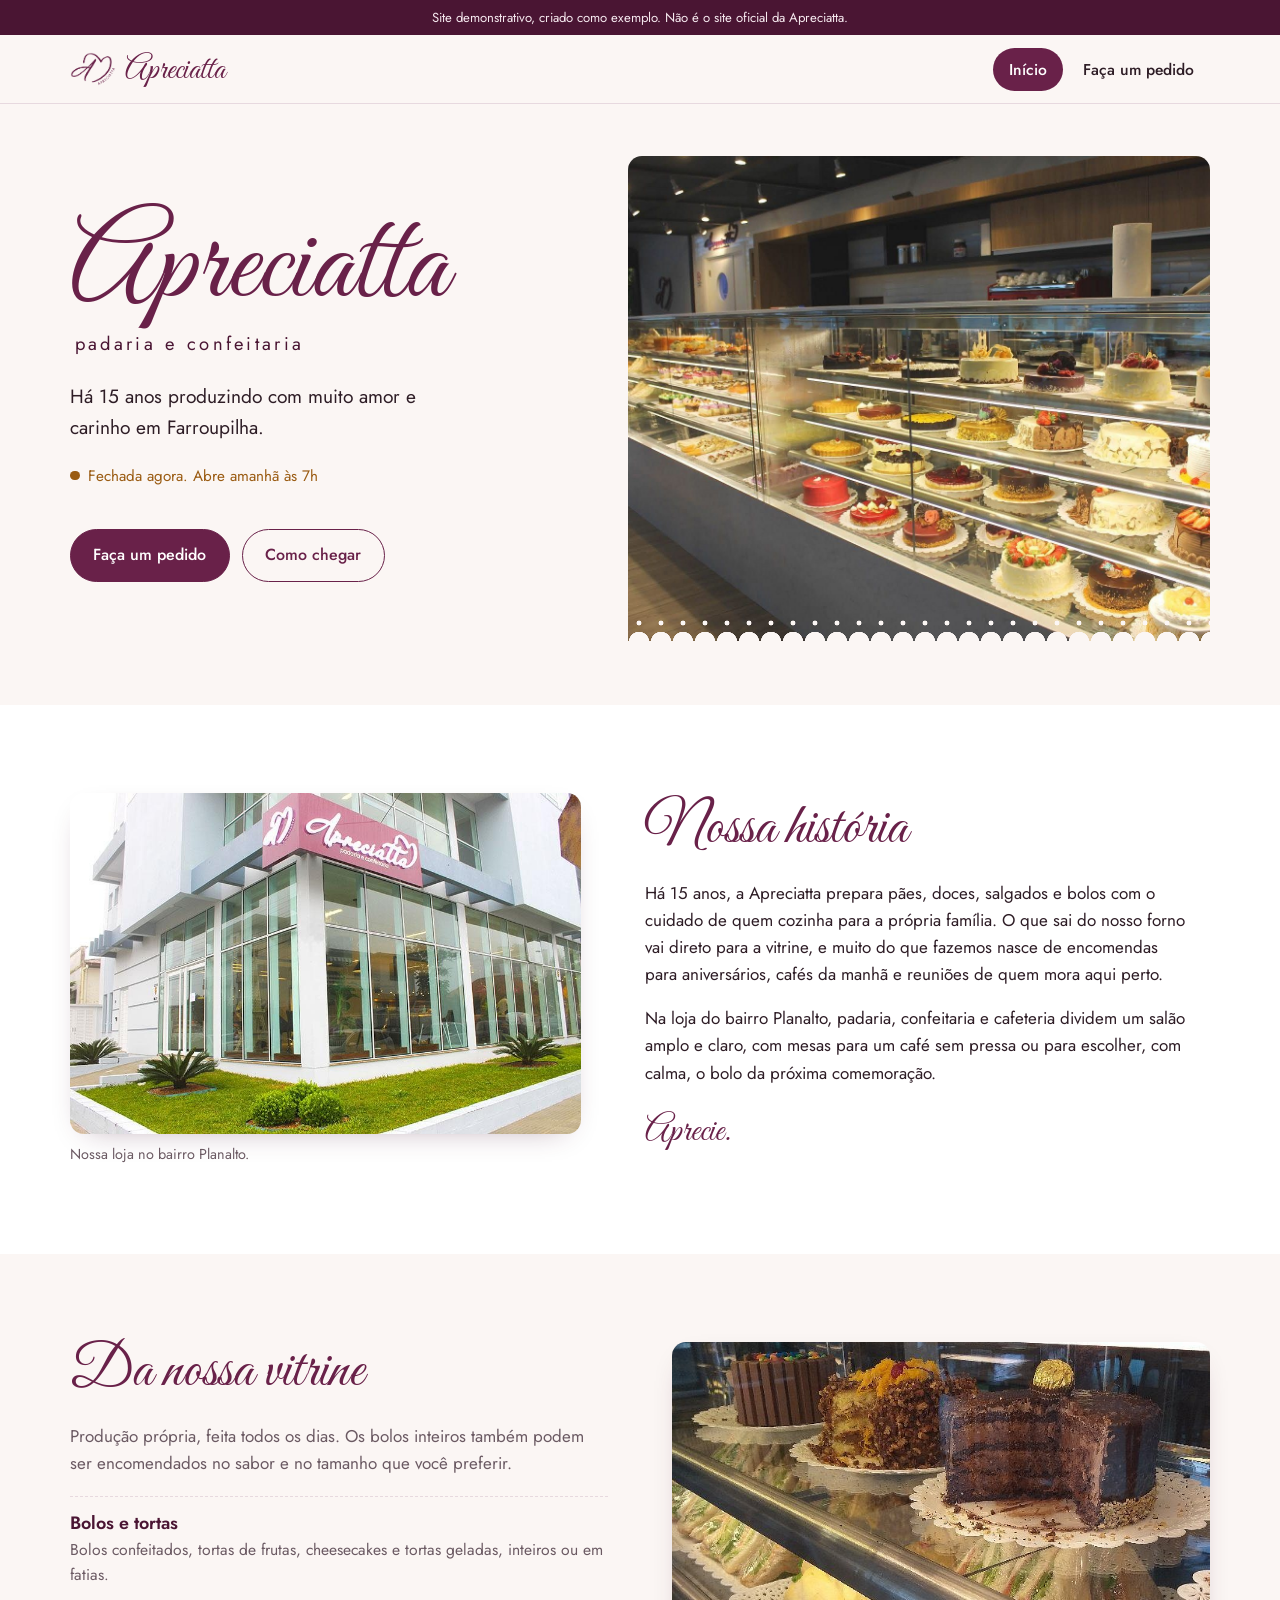
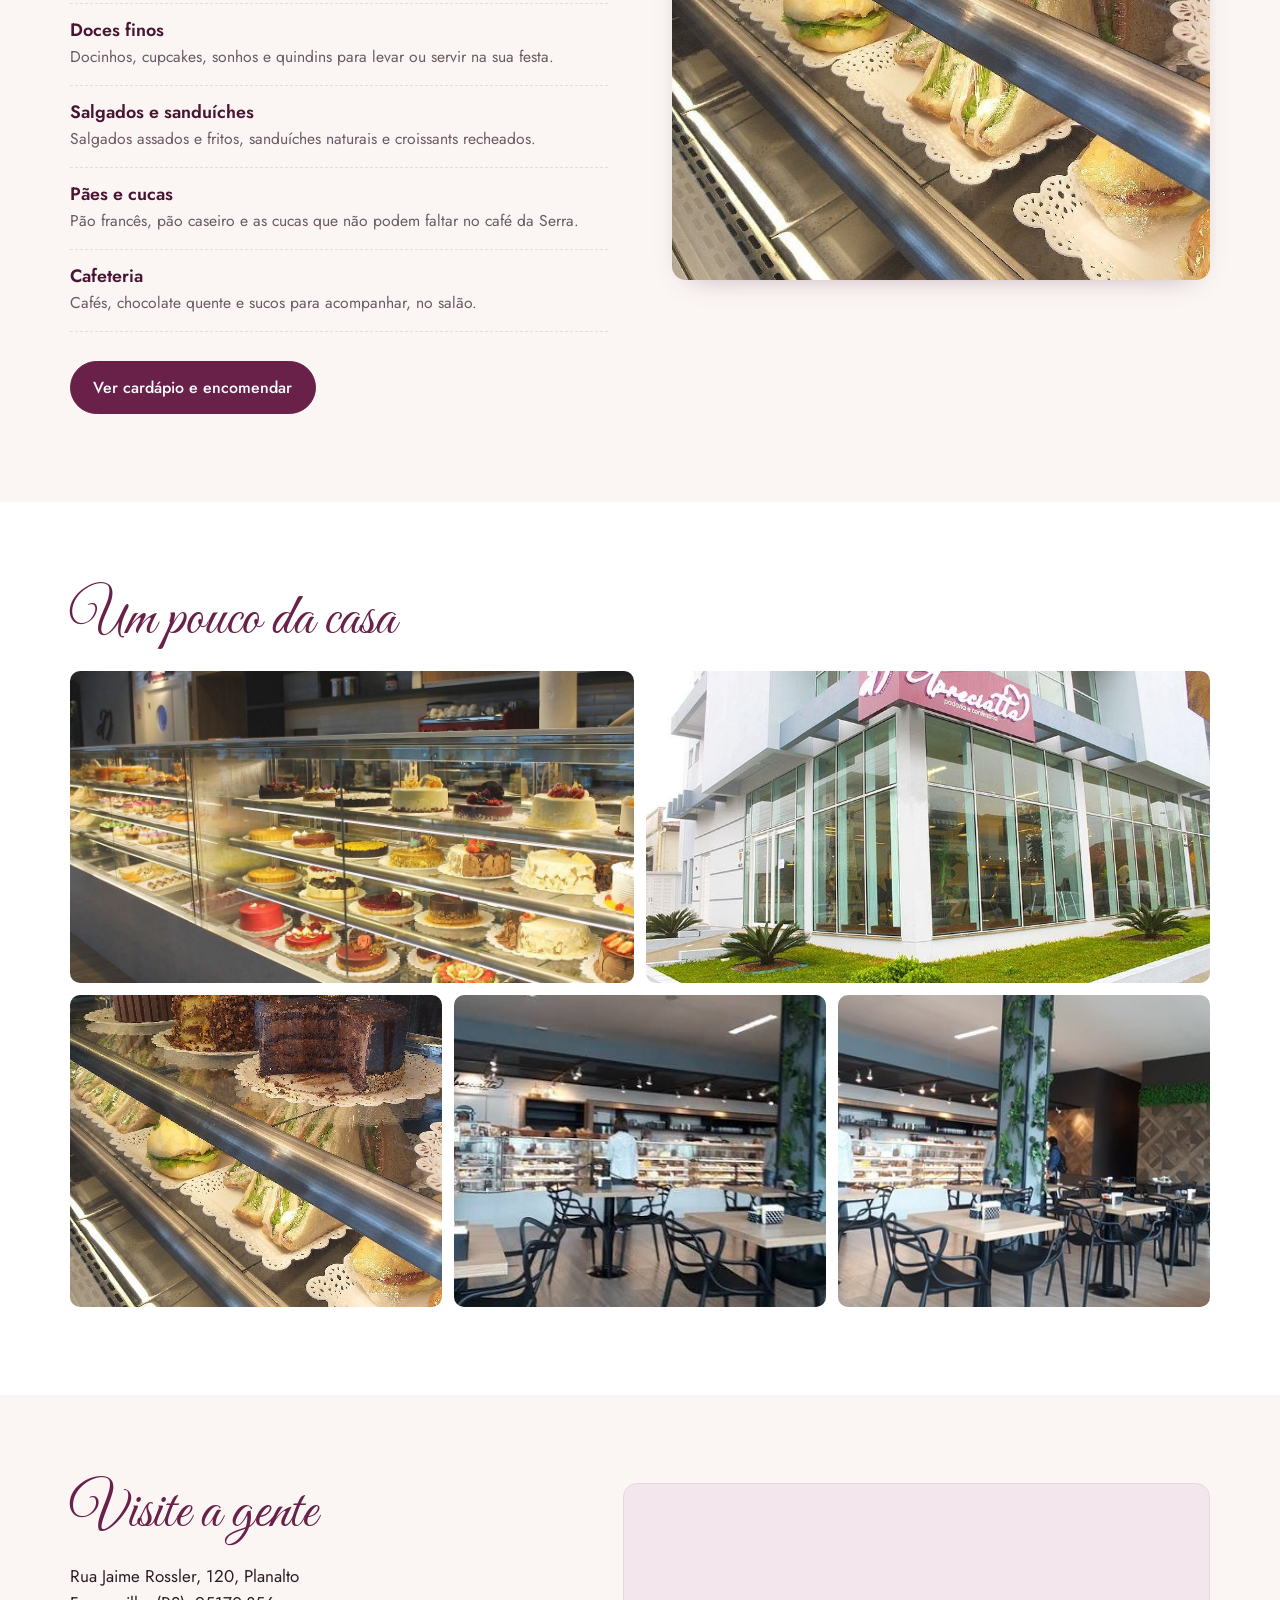
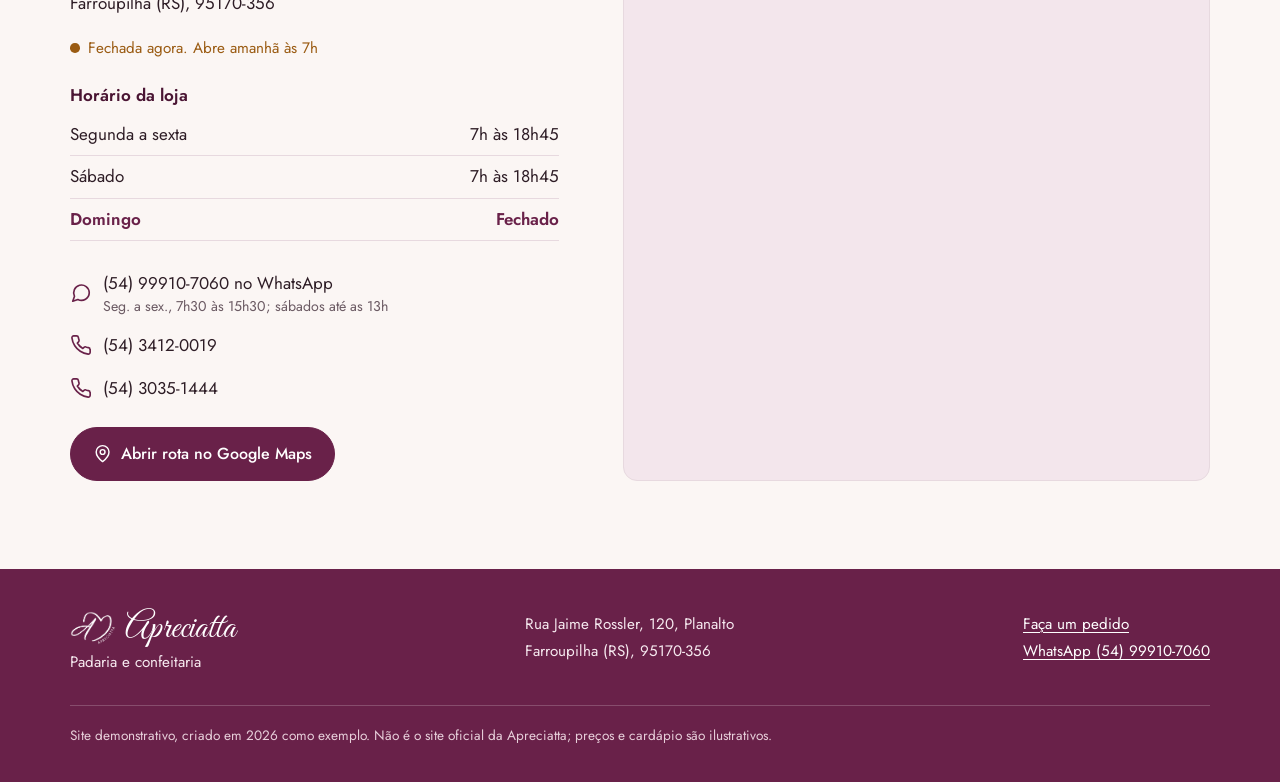
==== index.html @ ac873bd8 "Cria site demonstrativo da Apreciatta com abas Início e Faça um pedido Páginas estáticas responsivas" ====
<!DOCTYPE html>
<html lang="pt-BR">
<head>
  <meta charset="utf-8">
  <meta name="viewport" content="width=device-width, initial-scale=1, viewport-fit=cover">
  <title>Apreciatta · Padaria e confeitaria em Farroupilha (site demonstrativo)</title>
  <meta name="description" content="Site demonstrativo da Apreciatta, padaria e confeitaria no bairro Planalto, em Farroupilha (RS). Bolos, doces, salgados, pães e cafeteria.">
  <meta name="theme-color" content="#692149">
  <meta property="og:title" content="Apreciatta · Padaria e confeitaria">
  <meta property="og:description" content="Há 15 anos produzindo com muito amor e carinho, em Farroupilha (RS). Site demonstrativo.">
  <meta property="og:image" content="img/vitrine-bolos.jpg">
  <link rel="icon" href="favicon.png" type="image/png">
  <link rel="apple-touch-icon" href="img/apple-touch-icon.png">
  <link rel="stylesheet" href="css/estilo.css">
  <script src="js/comum.js" defer></script>
</head>
<body>
  <a class="pular" href="#conteudo">Pular para o conteúdo</a>

  <div class="aviso-demo" role="note">Site demonstrativo, criado como exemplo. Não é o site oficial da Apreciatta.</div>

  <header class="cabecalho">
    <div class="recipiente">
      <a class="marca" href="./" aria-label="Apreciatta, página inicial">
        <img src="img/logo-bordo.png" alt="" width="425" height="309">
        <span>Apreciatta</span>
      </a>
      <nav aria-label="Principal">
        <ul class="abas">
          <li><a href="./" aria-current="page">Início</a></li>
          <li><a href="pedido.html">Faça um pedido</a></li>
        </ul>
      </nav>
    </div>
  </header>

  <main id="conteudo">
    <section class="capa" aria-labelledby="titulo-capa">
      <div class="recipiente">
        <div class="texto">
          <h1 id="titulo-capa">Apreciatta</h1>
          <p class="subtitulo">padaria e confeitaria</p>
          <p class="chamada">Há 15 anos produzindo com muito amor e carinho em Farroupilha.</p>
          <p class="situacao" data-situacao aria-live="polite">Seg. a sáb., das 7h às 18h45</p>
          <div class="acoes">
            <a class="botao" href="pedido.html">Faça um pedido</a>
            <a class="botao secundario" href="#visite">Como chegar</a>
          </div>
        </div>
        <figure class="renda">
          <img src="img/vitrine-bolos.jpg" alt="Vitrine iluminada da Apreciatta com bolos confeitados, tortas e docinhos" width="1200" height="1000" fetchpriority="high">
        </figure>
      </div>
    </section>

    <section class="secao branca historia" id="historia" aria-labelledby="titulo-historia">
      <div class="recipiente">
        <figure>
          <img src="img/fachada.jpg" alt="Fachada da Apreciatta, com letreiro bordô e vitrines de vidro, na esquina da Rua Jaime Rossler" width="850" height="567" loading="lazy">
          <figcaption>Nossa loja no bairro Planalto.</figcaption>
        </figure>
        <div class="texto">
          <h2 class="titulo" id="titulo-historia">Nossa história</h2>
          <p>Há 15 anos, a Apreciatta prepara pães, doces, salgados e bolos com o cuidado de quem cozinha para a própria família. O que sai do nosso forno vai direto para a vitrine, e muito do que fazemos nasce de encomendas para aniversários, cafés da manhã e reuniões de quem mora aqui perto.</p>
          <p>Na loja do bairro Planalto, padaria, confeitaria e cafeteria dividem um salão amplo e claro, com mesas para um café sem pressa ou para escolher, com calma, o bolo da próxima comemoração.</p>
          <p class="assinatura">Aprecie.</p>
        </div>
      </div>
    </section>

    <section class="secao vitrine" id="vitrine" aria-labelledby="titulo-vitrine">
      <div class="recipiente">
        <div>
          <h2 class="titulo" id="titulo-vitrine">Da nossa vitrine</h2>
          <p class="texto-suave">Produção própria, feita todos os dias. Os bolos inteiros também podem ser encomendados no sabor e no tamanho que você preferir.</p>
          <ul class="categorias">
            <li><h3>Bolos e tortas</h3><p>Bolos confeitados, tortas de frutas, cheesecakes e tortas geladas, inteiros ou em fatias.</p></li>
            <li><h3>Doces finos</h3><p>Docinhos, cupcakes, sonhos e quindins para levar ou servir na sua festa.</p></li>
            <li><h3>Salgados e sanduíches</h3><p>Salgados assados e fritos, sanduíches naturais e croissants recheados.</p></li>
            <li><h3>Pães e cucas</h3><p>Pão francês, pão caseiro e as cucas que não podem faltar no café da Serra.</p></li>
            <li><h3>Cafeteria</h3><p>Cafés, chocolate quente e sucos para acompanhar, no salão.</p></li>
          </ul>
          <a class="botao" href="pedido.html">Ver cardápio e encomendar</a>
        </div>
        <div class="foto">
          <img src="img/bolos-sanduiches.jpg" alt="Bolo de chocolate cortado, bolo de nozes e sanduíches naturais na vitrine" width="691" height="700" loading="lazy">
        </div>
      </div>
    </section>

    <section class="secao branca" id="galeria" aria-labelledby="titulo-galeria">
      <div class="recipiente">
        <h2 class="titulo" id="titulo-galeria">Um pouco da casa</h2>
        <div class="galeria-grade">
          <button type="button" class="g1" data-legenda="A vitrine de bolos e tortas"><img src="img/vitrine-bolos.jpg" alt="Vitrine de bolos e tortas" loading="lazy"></button>
          <button type="button" class="g2" data-legenda="A fachada no bairro Planalto"><img src="img/fachada.jpg" alt="Fachada da loja" loading="lazy"></button>
          <button type="button" class="g3" data-legenda="Bolos e sanduíches do dia"><img src="img/bolos-sanduiches.jpg" alt="Bolos e sanduíches na vitrine" loading="lazy"></button>
          <button type="button" class="g4" data-legenda="O salão e o balcão de doces"><img src="img/salao-balcao.jpg" alt="Salão com mesas de madeira e balcão de doces ao fundo" loading="lazy"></button>
          <button type="button" class="g5" data-legenda="Mesas para um café sem pressa"><img src="img/salao-mesas.jpg" alt="Mesas do salão com cadeiras pretas e jardim vertical" loading="lazy"></button>
        </div>
        <p class="dica-rolar">Deslize para ver mais fotos.</p>
      </div>
    </section>

    <section class="secao visite" id="visite" aria-labelledby="titulo-visite">
      <div class="recipiente">
        <div>
          <h2 class="titulo" id="titulo-visite">Visite a gente</h2>
          <address class="endereco">
            Rua Jaime Rossler, 120, Planalto<br>
            Farroupilha (RS), 95170-356
          </address>
          <p class="situacao" data-situacao aria-live="polite"></p>

          <table class="horarios">
            <caption>Horário da loja</caption>
            <tbody>
              <tr data-dia="1,2,3,4,5"><th scope="row">Segunda a sexta</th><td>7h às 18h45</td></tr>
              <tr data-dia="6"><th scope="row">Sábado</th><td>7h às 18h45</td></tr>
              <tr data-dia="0"><th scope="row">Domingo</th><td>Fechado</td></tr>
            </tbody>
          </table>

          <ul class="contatos">
            <li>
              <a href="https://wa.me/5554999107060" target="_blank" rel="noopener">
                <svg viewBox="0 0 24 24" fill="none" stroke="currentColor" stroke-width="1.8" stroke-linecap="round" stroke-linejoin="round" aria-hidden="true"><path d="M21 11.5a8.5 8.5 0 0 1-12.4 7.6L3 21l1.9-5.4A8.5 8.5 0 1 1 21 11.5Z"/></svg>
                <span>(54) 99910-7060 no WhatsApp<small>Seg. a sex., 7h30 às 15h30; sábados até as 13h</small></span>
              </a>
            </li>
            <li>
              <a href="tel:+555434120019">
                <svg viewBox="0 0 24 24" fill="none" stroke="currentColor" stroke-width="1.8" stroke-linecap="round" stroke-linejoin="round" aria-hidden="true"><path d="M22 16.9v3a2 2 0 0 1-2.2 2 19.8 19.8 0 0 1-8.6-3.1 19.5 19.5 0 0 1-6-6A19.8 19.8 0 0 1 2.1 4.2 2 2 0 0 1 4.1 2h3a2 2 0 0 1 2 1.7c.1.9.4 1.8.7 2.7a2 2 0 0 1-.5 2.1L8 9.8a16 16 0 0 0 6 6l1.3-1.3a2 2 0 0 1 2.1-.4c.9.3 1.8.6 2.7.7a2 2 0 0 1 1.7 2Z"/></svg>
                <span>(54) 3412-0019</span>
              </a>
            </li>
            <li>
              <a href="tel:+555430351444">
                <svg viewBox="0 0 24 24" fill="none" stroke="currentColor" stroke-width="1.8" stroke-linecap="round" stroke-linejoin="round" aria-hidden="true"><path d="M22 16.9v3a2 2 0 0 1-2.2 2 19.8 19.8 0 0 1-8.6-3.1 19.5 19.5 0 0 1-6-6A19.8 19.8 0 0 1 2.1 4.2 2 2 0 0 1 4.1 2h3a2 2 0 0 1 2 1.7c.1.9.4 1.8.7 2.7a2 2 0 0 1-.5 2.1L8 9.8a16 16 0 0 0 6 6l1.3-1.3a2 2 0 0 1 2.1-.4c.9.3 1.8.6 2.7.7a2 2 0 0 1 1.7 2Z"/></svg>
                <span>(54) 3035-1444</span>
              </a>
            </li>
          </ul>
          <a class="botao" href="https://www.google.com/maps/dir/?api=1&amp;destination=R.%20Jaime%20Rossler%2C%20120%20-%20Planalto%2C%20Farroupilha%20-%20RS%2C%2095170-356" target="_blank" rel="noopener">
            <svg viewBox="0 0 24 24" fill="none" stroke="currentColor" stroke-width="1.8" stroke-linecap="round" stroke-linejoin="round" aria-hidden="true"><path d="M20 10c0 6-8 12-8 12s-8-6-8-12a8 8 0 0 1 16 0Z"/><circle cx="12" cy="10" r="3"/></svg>
            Abrir rota no Google Maps
          </a>
        </div>
        <div class="mapa">
          <iframe title="Mapa com a localização da Apreciatta na Rua Jaime Rossler, 120, Farroupilha" src="https://maps.google.com/maps?q=R.%20Jaime%20Rossler%2C%20120%20-%20Planalto%2C%20Farroupilha%20-%20RS%2C%2095170-356&amp;z=16&amp;output=embed" loading="lazy" referrerpolicy="no-referrer-when-downgrade" allowfullscreen></iframe>
        </div>
      </div>
    </section>
  </main>

  <footer class="rodape">
    <div class="recipiente">
      <div>
        <a class="marca" href="./"><img src="img/logo-branco.png" alt="" width="425" height="309"><span>Apreciatta</span></a>
        <p>Padaria e confeitaria</p>
      </div>
      <div>
        <p>Rua Jaime Rossler, 120, Planalto</p>
        <p>Farroupilha (RS), 95170-356</p>
      </div>
      <div>
        <p><a href="pedido.html">Faça um pedido</a></p>
        <p><a href="https://wa.me/5554999107060" target="_blank" rel="noopener">WhatsApp (54) 99910-7060</a></p>
      </div>
      <p class="demo">Site demonstrativo, criado em <span id="ano">2026</span> como exemplo. Não é o site oficial da Apreciatta; preços e cardápio são ilustrativos.</p>
    </div>
  </footer>

  <dialog class="ampliar" id="ampliar" aria-label="Foto ampliada">
    <button type="button" class="fechar" aria-label="Fechar foto">&times;</button>
    <img src="" alt="">
    <p></p>
  </dialog>

  <script>
    (function () {
      var dlg = document.getElementById("ampliar");
      if (!dlg || typeof dlg.showModal !== "function") return;
      var img = dlg.querySelector("img"), leg = dlg.querySelector("p");
      document.querySelectorAll(".galeria-grade button").forEach(function (b) {
        b.addEventListener("click", function () {
          var i = b.querySelector("img");
          img.src = i.src; img.alt = i.alt; leg.textContent = b.dataset.legenda || "";
          dlg.showModal();
        });
      });
      dlg.querySelector(".fechar").addEventListener("click", function () { dlg.close(); });
      dlg.addEventListener("click", function (e) { if (e.target === dlg) dlg.close(); });
    })();
  </script>
</body>
</html>
---- css/estilo.css ----
/* Apreciatta — site demonstrativo */
@font-face { font-family: "Great Vibes"; font-weight: 400; font-display: swap; src: url("../fontes/great-vibes-latin-400-normal.woff2") format("woff2"); }
@font-face { font-family: "Jost"; font-weight: 400; font-display: swap; src: url("../fontes/jost-latin-400-normal.woff2") format("woff2"); }
@font-face { font-family: "Jost"; font-weight: 500; font-display: swap; src: url("../fontes/jost-latin-500-normal.woff2") format("woff2"); }
@font-face { font-family: "Jost"; font-weight: 600; font-display: swap; src: url("../fontes/jost-latin-600-normal.woff2") format("woff2"); }

:root {
  --bordo: #692149;
  --bordo-escuro: #4a1533;
  --bordo-claro: #f3e6ec;
  --porcelana: #fbf6f4;
  --branco: #ffffff;
  --tinta: #2e1d26;
  --tinta-suave: #6b5a63;
  --linha: #e7d9df;
  --verde: #2f7a4f;
  --ambar: #9a5b12;

  --script: "Great Vibes", "Brush Script MT", cursive;
  --texto: "Jost", "Segoe UI", system-ui, sans-serif;

  --largura: 1140px;
  --raio: 14px;
  --sombra: 0 10px 30px -18px rgba(74, 21, 51, 0.45);
}

*, *::before, *::after { box-sizing: border-box; }

html { scroll-behavior: smooth; -webkit-text-size-adjust: 100%; }
[id] { scroll-margin-top: 90px; }
@media (prefers-reduced-motion: reduce) {
  html { scroll-behavior: auto; }
  *, *::before, *::after { transition: none !important; animation: none !important; }
}

body {
  margin: 0;
  font-family: var(--texto);
  font-size: 1.0625rem;
  line-height: 1.6;
  color: var(--tinta);
  background: var(--porcelana);
}

img { max-width: 100%; height: auto; display: block; }
a { color: var(--bordo); text-underline-offset: 3px; }
a:hover { color: var(--bordo-escuro); }

:focus-visible {
  outline: 3px solid var(--bordo);
  outline-offset: 3px;
  border-radius: 6px;
}

.pular {
  position: absolute; left: -999px; top: 0;
  background: var(--bordo); color: #fff; padding: .6rem 1rem; z-index: 100;
}
.pular:focus { left: 1rem; top: 1rem; color: #fff; }

.recipiente { width: min(var(--largura), 100% - 2.5rem); margin-inline: auto; }

h1, h2, h3 { line-height: 1.15; margin: 0 0 .5em; }
h1.titulo, h2.titulo {
  font-family: var(--script);
  font-weight: 400;
  font-size: clamp(2.6rem, 6vw, 3.6rem);
  color: var(--bordo);
  line-height: 1.05;
  margin-bottom: .35em;
}
h3 { font-size: 1.2rem; font-weight: 600; }
p { margin: 0 0 1em; }
.texto-suave { color: var(--tinta-suave); }

/* ---------- aviso demonstrativo ---------- */
.aviso-demo {
  background: var(--bordo-escuro);
  color: #f6e9ef;
  font-size: .82rem;
  text-align: center;
  padding: .45rem 1rem;
}

/* ---------- cabeçalho ---------- */
.cabecalho {
  position: sticky; top: 0; z-index: 40;
  background: rgba(251, 246, 244, .94);
  backdrop-filter: saturate(140%) blur(8px);
  -webkit-backdrop-filter: saturate(140%) blur(8px);
  border-bottom: 1px solid var(--linha);
}
.cabecalho .recipiente {
  display: flex; align-items: center; justify-content: space-between;
  gap: 1rem; min-height: 68px;
}
.marca {
  display: flex; align-items: center; gap: .55rem;
  text-decoration: none; color: var(--bordo);
}
.marca img { width: 46px; height: auto; }
.marca span {
  font-family: var(--script); font-size: 2rem; line-height: 1;
  padding-top: .2rem;
}

.abas { display: flex; gap: .25rem; padding: 0; margin: 0; list-style: none; }
.abas a {
  display: block; text-decoration: none; color: var(--tinta);
  font-weight: 500; font-size: .98rem;
  padding: .55rem 1rem; border-radius: 999px;
  white-space: nowrap;
}
.abas a:hover { background: var(--bordo-claro); color: var(--bordo-escuro); }
.abas a[aria-current="page"] { background: var(--bordo); color: #fff; }

@media (max-width: 420px) {
  .marca span { font-size: 1.6rem; }
  .marca img { width: 38px; }
  .abas a { padding: .5rem .75rem; font-size: .92rem; }
}

/* ---------- botões ---------- */
.botao {
  display: inline-flex; align-items: center; justify-content: center; gap: .5rem;
  font: inherit; font-weight: 500; font-size: 1rem;
  padding: .8rem 1.4rem; border-radius: 999px;
  border: 1.5px solid var(--bordo);
  background: var(--bordo); color: #fff;
  text-decoration: none; cursor: pointer;
  transition: background .15s, color .15s;
}
.botao:hover { background: var(--bordo-escuro); border-color: var(--bordo-escuro); color: #fff; }
.botao.secundario { background: transparent; color: var(--bordo); }
.botao.secundario:hover { background: var(--bordo-claro); color: var(--bordo-escuro); }
.botao svg { width: 1.2em; height: 1.2em; flex: none; }
.botao[disabled] { opacity: .5; cursor: not-allowed; }

/* ---------- situação aberta/fechada ---------- */
.situacao {
  display: inline-flex; align-items: center; gap: .5rem;
  font-size: .95rem; color: var(--tinta-suave);
}
.situacao::before {
  content: ""; width: .6rem; height: .6rem; border-radius: 50%;
  background: var(--tinta-suave);
}
.situacao.aberta { color: var(--verde); }
.situacao.aberta::before { background: var(--verde); box-shadow: 0 0 0 4px rgba(47, 122, 79, .15); }
.situacao.fechada { color: var(--ambar); }
.situacao.fechada::before { background: var(--ambar); }

/* ---------- renda de papel (elemento de assinatura) ---------- */
.renda { position: relative; }
.renda::after {
  content: ""; position: absolute; left: 0; right: 0; bottom: -1px; height: 26px;
  background:
    radial-gradient(circle at 50% 100%, var(--porcelana) 10px, transparent 10.5px) 0 100% / 22px 11px repeat-x,
    radial-gradient(circle, var(--porcelana) 2.2px, transparent 2.7px) 0 0 / 22px 14px repeat-x;
  pointer-events: none;
}

/* ---------- capa ---------- */
.capa { padding: clamp(1.5rem, 4vw, 3.5rem) 0 clamp(2.5rem, 5vw, 4.5rem); }
.capa .recipiente {
  display: grid; grid-template-columns: 1fr 1.15fr; gap: clamp(1.5rem, 4vw, 4rem);
  align-items: center;
}
.capa h1 {
  font-family: var(--script); font-weight: 400;
  font-size: clamp(4.2rem, 11vw, 7.5rem);
  color: var(--bordo); line-height: .9; margin: 0;
}
.capa .subtitulo {
  font-size: clamp(1rem, 2vw, 1.15rem); letter-spacing: .18em;
  color: var(--bordo-escuro); margin: .4rem 0 1.4rem .3rem;
}
.capa .chamada { font-size: 1.2rem; max-width: 30ch; margin-bottom: 1.2rem; }
.capa .acoes { display: flex; flex-wrap: wrap; gap: .75rem; margin-top: 1.6rem; }
.capa figure { margin: 0; border-radius: var(--raio) var(--raio) 0 0; overflow: hidden; }
.capa figure img { width: 100%; aspect-ratio: 6 / 5; object-fit: cover; }

@media (max-width: 820px) {
  .capa { padding-top: 0; }
  .capa .recipiente { grid-template-columns: 1fr; width: 100%; }
  .capa figure { order: -1; border-radius: 0; }
  .capa figure img { aspect-ratio: 4 / 3; }
  .capa .texto { width: min(var(--largura), 100% - 2.5rem); margin-inline: auto; }
}

/* ---------- seções ---------- */
.secao { padding: clamp(3rem, 7vw, 5.5rem) 0; }
.secao.branca { background: var(--branco); }
.secao.branca .renda::after,
.secao.branca.renda::after { --porcelana: var(--branco); }

/* história */
.historia .recipiente {
  display: grid; grid-template-columns: .95fr 1.05fr; gap: clamp(1.5rem, 5vw, 4.5rem);
  align-items: center;
}
.historia figure { margin: 0; }
.historia figure img { border-radius: var(--raio); aspect-ratio: 3 / 2; object-fit: cover; box-shadow: var(--sombra); }
.historia figcaption { font-size: .9rem; color: var(--tinta-suave); margin-top: .6rem; }
.historia .texto { max-width: 34rem; }
.assinatura {
  font-family: var(--script); font-size: 2.2rem; color: var(--bordo); margin: .2rem 0 0;
}
@media (max-width: 820px) {
  .historia .recipiente { grid-template-columns: 1fr; }
}

/* vitrine */
.vitrine .recipiente {
  display: grid; grid-template-columns: 1fr 1fr; gap: clamp(1.5rem, 5vw, 4rem); align-items: start;
}
.vitrine .foto img { border-radius: var(--raio); box-shadow: var(--sombra); width: 100%; aspect-ratio: 1; object-fit: cover; }
.categorias { list-style: none; margin: 1.2rem 0 1.8rem; padding: 0; }
.categorias li {
  display: grid; grid-template-columns: 1fr auto; gap: .2rem 1rem;
  padding: 1rem 0; border-bottom: 1px dashed var(--linha);
}
.categorias li:first-child { border-top: 1px dashed var(--linha); }
.categorias h3 { margin: 0; font-size: 1.12rem; color: var(--bordo-escuro); }
.categorias p { grid-column: 1 / -1; margin: 0; color: var(--tinta-suave); font-size: .98rem; }
@media (max-width: 820px) {
  .vitrine .recipiente { grid-template-columns: 1fr; }
}

/* galeria */
.galeria-grade {
  display: grid; gap: .75rem;
  grid-template-columns: repeat(6, 1fr);
  grid-auto-rows: 150px;
}
.galeria-grade button {
  padding: 0; border: 0; background: none; cursor: zoom-in;
  border-radius: 10px; overflow: hidden;
}
.galeria-grade img { width: 100%; height: 100%; object-fit: cover; transition: transform .4s; }
.galeria-grade button:hover img { transform: scale(1.03); }
.galeria-grade .g1 { grid-column: span 3; grid-row: span 2; }
.galeria-grade .g2 { grid-column: span 3; grid-row: span 2; }
.galeria-grade .g3 { grid-column: span 2; grid-row: span 2; }
.galeria-grade .g4 { grid-column: span 2; grid-row: span 2; }
.galeria-grade .g5 { grid-column: span 2; grid-row: span 2; }
@media (max-width: 700px) {
  .galeria-grade {
    display: flex; overflow-x: auto; scroll-snap-type: x mandatory;
    margin-inline: -1.25rem; padding: 0 1.25rem .5rem; gap: .6rem;
  }
  .galeria-grade button { flex: 0 0 78%; height: 300px; scroll-snap-align: center; }
}
.dica-rolar { display: none; font-size: .9rem; color: var(--tinta-suave); margin-top: .4rem; }
@media (max-width: 700px) { .dica-rolar { display: block; } }

dialog.ampliar {
  border: 0; padding: 0; background: transparent; max-width: min(1100px, 94vw); max-height: 92vh;
}
dialog.ampliar::backdrop { background: rgba(46, 29, 38, .85); }
dialog.ampliar img { max-height: 84vh; width: auto; margin: 0 auto; border-radius: 10px; }
dialog.ampliar p { color: #fff; text-align: center; margin: .6rem 0 0; }
dialog.ampliar .fechar {
  position: absolute; top: .5rem; right: .5rem;
  width: 44px; height: 44px; border-radius: 50%; border: 0;
  background: rgba(255, 255, 255, .92); color: var(--bordo-escuro);
  font-size: 1.6rem; line-height: 1; cursor: pointer;
}

/* visite */
.visite .recipiente {
  display: grid; grid-template-columns: 1fr 1.2fr; gap: clamp(1.5rem, 5vw, 4rem);
}
.horarios { width: 100%; border-collapse: collapse; margin: .4rem 0 1.6rem; }
.horarios caption { text-align: left; font-weight: 600; color: var(--bordo-escuro); padding-bottom: .3rem; }
.horarios th, .horarios td { text-align: left; padding: .45rem 0; border-bottom: 1px solid var(--linha); font-weight: 400; }
.horarios td { text-align: right; }
.horarios tr.hoje th, .horarios tr.hoje td { font-weight: 600; color: var(--bordo); }
.contatos { list-style: none; padding: 0; margin: 0 0 1.4rem; display: grid; gap: .6rem; }
.contatos a {
  display: flex; align-items: center; gap: .7rem; text-decoration: none;
  color: var(--tinta); padding: .2rem 0;
}
.contatos a:hover { color: var(--bordo); }
.contatos svg { width: 22px; height: 22px; color: var(--bordo); flex: none; }
.contatos small { color: var(--tinta-suave); display: block; line-height: 1.3; }
.mapa {
  border-radius: var(--raio); overflow: hidden; border: 1px solid var(--linha);
  background: var(--bordo-claro); min-height: 360px; height: 100%;
}
.mapa iframe { width: 100%; height: 100%; min-height: 360px; border: 0; display: block; }
.endereco { font-style: normal; margin-bottom: 1rem; }
@media (max-width: 820px) {
  .visite .recipiente { grid-template-columns: 1fr; }
  .mapa, .mapa iframe { min-height: 300px; }
}

/* ---------- rodapé ---------- */
.rodape {
  background: var(--bordo); color: #f6e9ef; padding: 2.5rem 0 calc(2rem + env(safe-area-inset-bottom));
  font-size: .95rem;
}
.rodape .recipiente { display: flex; flex-wrap: wrap; gap: 1.5rem 3rem; justify-content: space-between; align-items: flex-start; }
.rodape a { color: #fff; }
.rodape .marca { color: #fff; }
.rodape .marca span { font-size: 2.2rem; }
.rodape p { margin: .2rem 0; }
.rodape .demo { flex-basis: 100%; border-top: 1px solid rgba(255,255,255,.2); padding-top: 1.2rem; font-size: .85rem; color: #e7cfda; }

/* ============ página de pedido ============ */
.pedido-topo { padding: clamp(2rem, 5vw, 3.5rem) 0 1.5rem; }
.pedido-topo .titulo { font-size: clamp(3rem, 8vw, 4.4rem); margin-bottom: .1em; }
.pedido-topo .intro { max-width: 60ch; }
.passos {
  list-style: none; padding: 0; margin: 1.5rem 0 0;
  display: grid; grid-template-columns: repeat(3, 1fr); gap: 1rem;
  counter-reset: passo;
}
.passos li {
  counter-increment: passo; display: flex; gap: .75rem; align-items: baseline;
  font-size: .98rem; color: var(--tinta-suave);
}
.passos li::before {
  content: counter(passo); font-family: var(--script); font-size: 2.2rem; color: var(--bordo);
  line-height: 1; flex: none; width: 1.4rem;
}
.passos strong { color: var(--tinta); font-weight: 600; display: block; }
@media (max-width: 700px) { .passos { grid-template-columns: 1fr; gap: .5rem; } }

.pedido-corpo .recipiente {
  display: grid; grid-template-columns: minmax(0, 1fr) 360px; gap: 2.5rem; align-items: start;
  padding-bottom: 4rem;
}
@media (max-width: 960px) {
  .pedido-corpo .recipiente { grid-template-columns: minmax(0, 1fr); }
}

.pedido-corpo .recipiente > * { min-width: 0; }
.bloco {
  background: var(--branco); border: 1px solid var(--linha); border-radius: var(--raio);
  padding: clamp(1.2rem, 3vw, 2rem); margin-bottom: 1.5rem;
}
.bloco > h2 {
  font-family: var(--script); font-weight: 400; color: var(--bordo);
  font-size: clamp(2.2rem, 5vw, 2.8rem); margin-bottom: .2rem;
}
.bloco > .texto-suave { margin-bottom: 1.2rem; }

/* filtros do cardápio */
.filtros {
  display: flex; gap: .5rem; overflow-x: auto; padding: .2rem .1rem .8rem;
  margin: 0 0 .5rem; scrollbar-width: thin;
}
.filtros button {
  font: inherit; font-size: .95rem; white-space: nowrap; cursor: pointer;
  padding: .45rem 1rem; border-radius: 999px;
  border: 1px solid var(--linha); background: var(--porcelana); color: var(--tinta);
}
.filtros button:hover { border-color: var(--bordo); }
.filtros button[aria-pressed="true"] { background: var(--bordo); border-color: var(--bordo); color: #fff; }

.cardapio-grupo h3 {
  font-size: 1rem; color: var(--bordo-escuro); margin: 1.2rem 0 .2rem; font-weight: 600;
}
.cardapio-grupo[hidden] { display: none; }
.item {
  display: grid; grid-template-columns: 1fr auto; gap: .2rem 1rem; align-items: center;
  padding: .9rem 0; border-bottom: 1px dashed var(--linha);
}
.item:last-child { border-bottom: 0; }
.item .nome { font-weight: 500; }
.item .desc { font-size: .92rem; color: var(--tinta-suave); line-height: 1.4; }
.item .preco { font-size: .95rem; color: var(--bordo); font-weight: 500; margin-top: .15rem; }
.item .preco small { color: var(--tinta-suave); font-weight: 400; }

.quantidade { display: inline-flex; align-items: center; gap: .2rem; }
.quantidade button {
  width: 40px; height: 40px; border-radius: 50%;
  border: 1.5px solid var(--bordo); background: var(--branco); color: var(--bordo);
  font-size: 1.3rem; line-height: 1; cursor: pointer; display: grid; place-items: center;
}
.quantidade button:hover { background: var(--bordo-claro); }
.quantidade button.mais { background: var(--bordo); color: #fff; }
.quantidade button.mais:hover { background: var(--bordo-escuro); }
.quantidade output { min-width: 1.8rem; text-align: center; font-weight: 600; font-variant-numeric: tabular-nums; }
.quantidade[data-zero] .menos, .quantidade[data-zero] output { visibility: hidden; }

/* formulários */
.campos { display: grid; grid-template-columns: 1fr 1fr; gap: 1rem 1.2rem; }
.campos .inteiro { grid-column: 1 / -1; }
@media (max-width: 560px) { .campos { grid-template-columns: 1fr; } }
.campo label, .campo legend { display: block; font-weight: 500; margin-bottom: .35rem; font-size: .98rem; }
.campo .ajuda { font-size: .85rem; color: var(--tinta-suave); margin-top: .3rem; }
.campo input, .campo select, .campo textarea {
  width: 100%; font: inherit; font-size: 1rem; color: var(--tinta);
  padding: .7rem .85rem; border-radius: 10px;
  border: 1.5px solid var(--linha); background: var(--porcelana);
  min-height: 48px;
}
.campo textarea { min-height: 90px; resize: vertical; }
.campo input:focus, .campo select:focus, .campo textarea:focus {
  outline: none; border-color: var(--bordo); background: #fff;
  box-shadow: 0 0 0 3px rgba(105, 33, 73, .15);
}
.campo [aria-invalid="true"] { border-color: #b3261e; }
.erro { color: #b3261e; font-size: .88rem; margin-top: .3rem; }
.erro:empty { display: none; }
fieldset.campo { border: 0; padding: 0; margin: 0; min-width: 0; }

.opcoes-tamanho { position: relative; display: grid; grid-template-columns: repeat(4, 1fr); gap: .5rem; }
@media (max-width: 560px) { .opcoes-tamanho { grid-template-columns: repeat(2, 1fr); } }
.opcoes-tamanho label {
  display: block; margin: 0; cursor: pointer; text-align: center;
  border: 1.5px solid var(--linha); border-radius: 10px; padding: .6rem .4rem;
  background: var(--porcelana); font-weight: 400;
}
.campo .opcoes-tamanho input { position: absolute; width: 1px; height: 1px; min-height: 0; padding: 0; margin: 0; opacity: 0; pointer-events: none; }
.opcoes-tamanho strong { display: block; font-size: 1.1rem; color: var(--bordo-escuro); }
.opcoes-tamanho span { font-size: .82rem; color: var(--tinta-suave); }
.opcoes-tamanho input:checked + label { border-color: var(--bordo); background: var(--bordo-claro); }
.opcoes-tamanho input:focus-visible + label { outline: 3px solid var(--bordo); outline-offset: 2px; }

.bolo-rodape {
  display: flex; flex-wrap: wrap; align-items: center; justify-content: space-between; gap: 1rem;
  margin-top: 1.4rem; padding-top: 1.2rem; border-top: 1px dashed var(--linha);
}
.bolo-rodape .valor { font-size: 1.05rem; }
.bolo-rodape .valor strong { color: var(--bordo); font-size: 1.25rem; }

/* resumo (papel rendado) */
.resumo-coluna { position: sticky; top: 88px; }
@media (max-width: 960px) { .resumo-coluna { position: static; } }
.resumo {
  background: var(--branco);
  padding: 2rem 1.5rem 2.2rem;
  --r: 9px;
  -webkit-mask:
    radial-gradient(circle var(--r) at 50% 0, #0000 98%, #000) 0 0 / calc(var(--r) * 2.2) 51% repeat-x,
    radial-gradient(circle var(--r) at 50% 100%, #0000 98%, #000) 0 100% / calc(var(--r) * 2.2) 51% repeat-x;
          mask:
    radial-gradient(circle var(--r) at 50% 0, #0000 98%, #000) 0 0 / calc(var(--r) * 2.2) 51% repeat-x,
    radial-gradient(circle var(--r) at 50% 100%, #0000 98%, #000) 0 100% / calc(var(--r) * 2.2) 51% repeat-x;
}
.resumo-sombra { filter: drop-shadow(0 8px 18px rgba(74, 21, 51, .14)); }
.resumo h2 {
  font-family: var(--script); font-weight: 400; color: var(--bordo);
  font-size: 2.5rem; text-align: center; margin: 0 0 .6rem;
}
.resumo .vazio { text-align: center; color: var(--tinta-suave); font-size: .95rem; padding: .5rem 0 1rem; }
.resumo ul { list-style: none; margin: 0; padding: 0; }
.resumo li {
  display: grid; grid-template-columns: 1fr auto; gap: .1rem .8rem;
  padding: .55rem 0; border-bottom: 1px dotted var(--linha); font-size: .95rem;
}
.resumo li .det { grid-column: 1 / -1; font-size: .84rem; color: var(--tinta-suave); line-height: 1.35; }
.resumo li .remover {
  grid-column: 1 / -1; justify-self: start; font: inherit; font-size: .84rem;
  background: none; border: 0; color: var(--bordo); text-decoration: underline; padding: .2rem 0; cursor: pointer;
}
.resumo .total {
  display: flex; justify-content: space-between; align-items: baseline;
  margin: 1rem 0 .2rem; font-size: 1.05rem;
}
.resumo .total strong { font-size: 1.5rem; color: var(--bordo); font-variant-numeric: tabular-nums; }
.resumo .obs-preco { font-size: .8rem; color: var(--tinta-suave); margin: 0 0 1rem; }
.resumo .retirada-info { font-size: .92rem; background: var(--porcelana); border-radius: 10px; padding: .7rem .85rem; margin-bottom: 1rem; }
.resumo .botao { width: 100%; }
.resumo .erro-geral { margin: .8rem 0 0; text-align: center; }
.botao.whats { background: #1f7a4d; border-color: #1f7a4d; }
.botao.whats:hover { background: #17603c; border-color: #17603c; }

.aviso-horario {
  display: flex; gap: .6rem; align-items: flex-start;
  background: #fff6e8; border: 1px solid #f1d7a8; color: #6d4208;
  border-radius: 10px; padding: .7rem .85rem; font-size: .88rem; line-height: 1.4; margin-bottom: 1rem;
}
.aviso-horario[hidden] { display: none; }
.aviso-horario svg { width: 20px; height: 20px; flex: none; margin-top: .05rem; }

/* barra inferior móvel */
.barra-pedido {
  position: fixed; left: 0; right: 0; bottom: 0; z-index: 50;
  background: var(--bordo); color: #fff;
  padding: .7rem 1.1rem calc(.7rem + env(safe-area-inset-bottom));
  display: none; align-items: center; justify-content: space-between; gap: 1rem;
  box-shadow: 0 -8px 24px -12px rgba(46, 29, 38, .5);
}
.barra-pedido .info { line-height: 1.25; font-size: .9rem; }
.barra-pedido .info strong { display: block; font-size: 1.15rem; font-variant-numeric: tabular-nums; }
.barra-pedido a {
  background: #fff; color: var(--bordo); text-decoration: none; font-weight: 600;
  padding: .65rem 1.1rem; border-radius: 999px; white-space: nowrap;
}
@media (max-width: 960px) {
  .barra-pedido.visivel { display: flex; }
  .barra-pedido.visivel.oculta { display: none; }
  body.com-barra .rodape { padding-bottom: calc(6rem + env(safe-area-inset-bottom)); }
}

/* diálogo de confirmação */
dialog.confirmar {
  border: 0; border-radius: var(--raio); padding: 1.6rem; max-width: 26rem; width: calc(100% - 2rem);
  color: var(--tinta); box-shadow: var(--sombra);
}
dialog.confirmar::backdrop { background: rgba(46, 29, 38, .55); }
dialog.confirmar h2 { font-size: 1.25rem; color: var(--bordo-escuro); }
dialog.confirmar .acoes { display: flex; flex-wrap: wrap; gap: .6rem; justify-content: flex-end; margin-top: 1.2rem; }

.toast {
  position: fixed; left: 50%; bottom: 5.5rem; transform: translate(-50%, 20px);
  background: var(--tinta); color: #fff; padding: .65rem 1.1rem; border-radius: 999px;
  font-size: .92rem; opacity: 0; pointer-events: none; transition: opacity .2s, transform .2s; z-index: 60;
  max-width: calc(100% - 2rem); text-align: center;
}
.toast.mostrar { opacity: 1; transform: translate(-50%, 0); }
@media (min-width: 961px) { .toast { bottom: 2rem; } }

.sr { position: absolute; width: 1px; height: 1px; overflow: hidden; clip: rect(0 0 0 0); white-space: nowrap; }
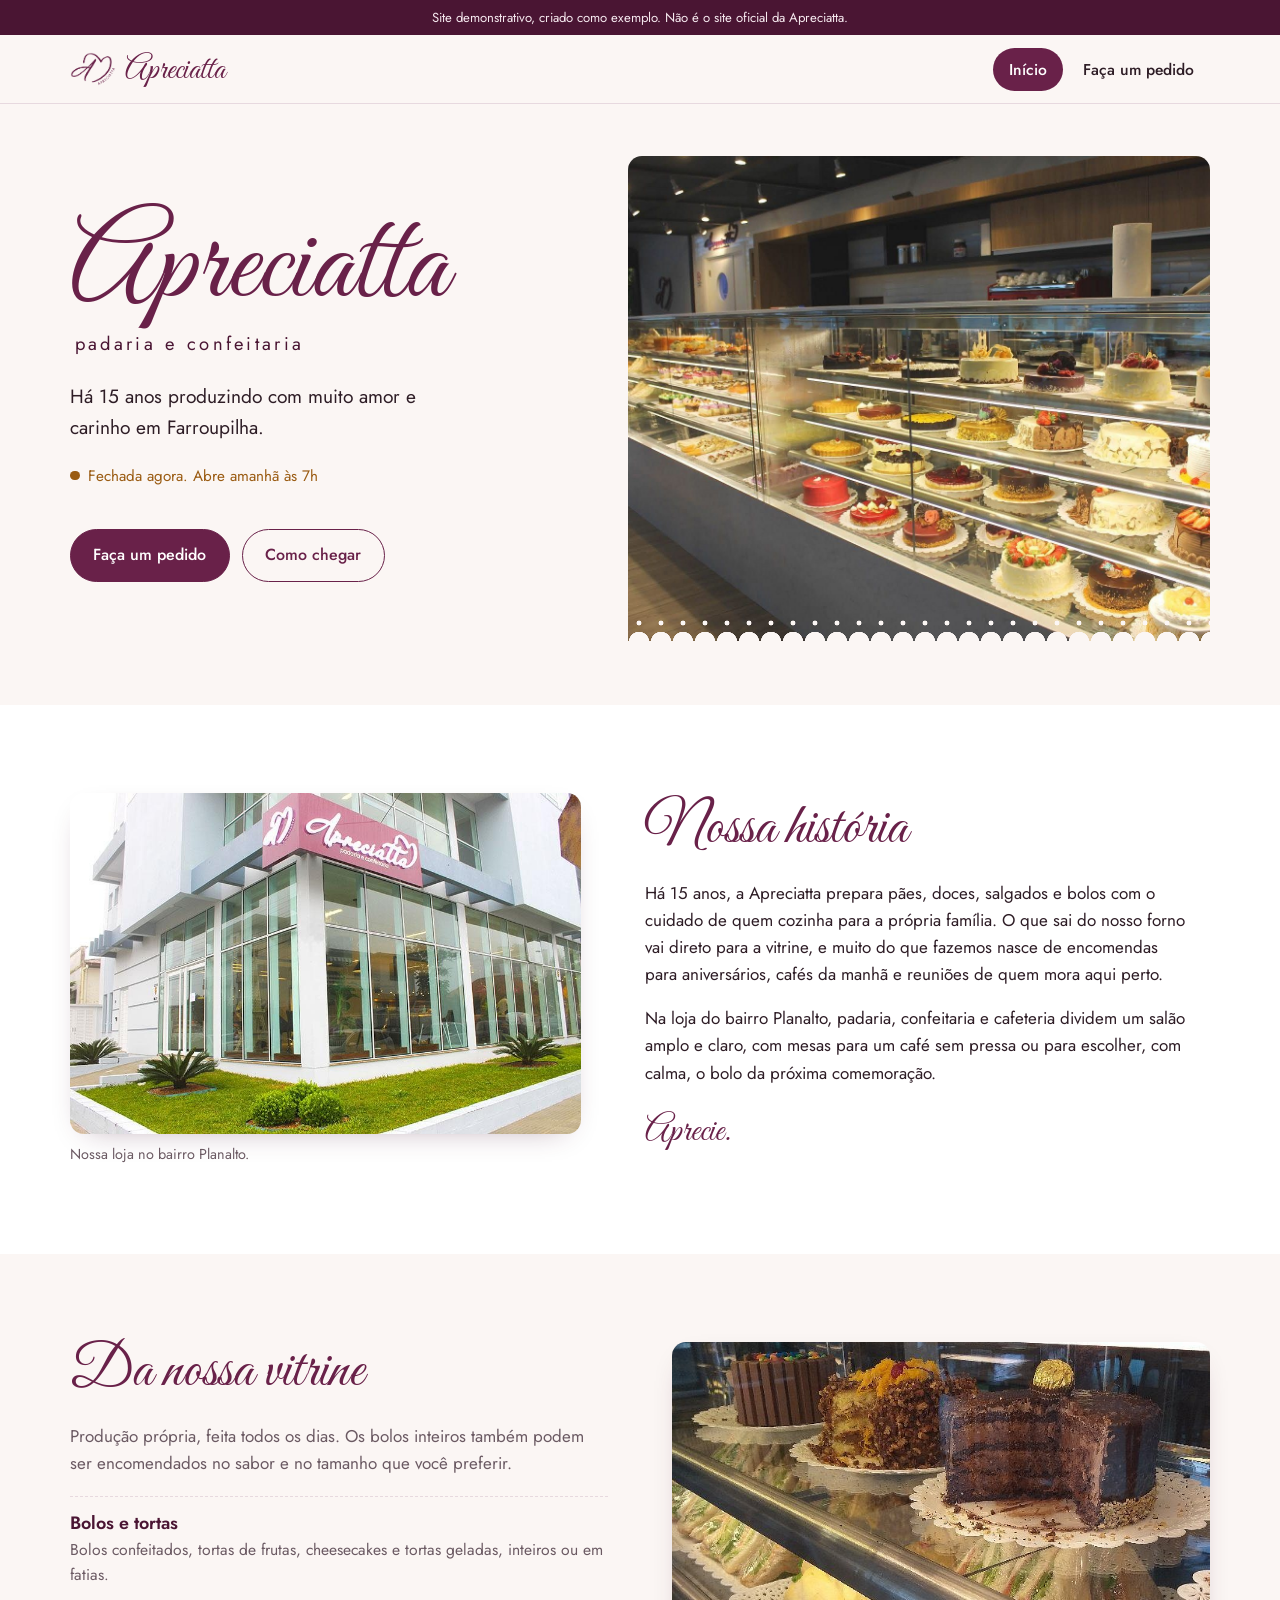
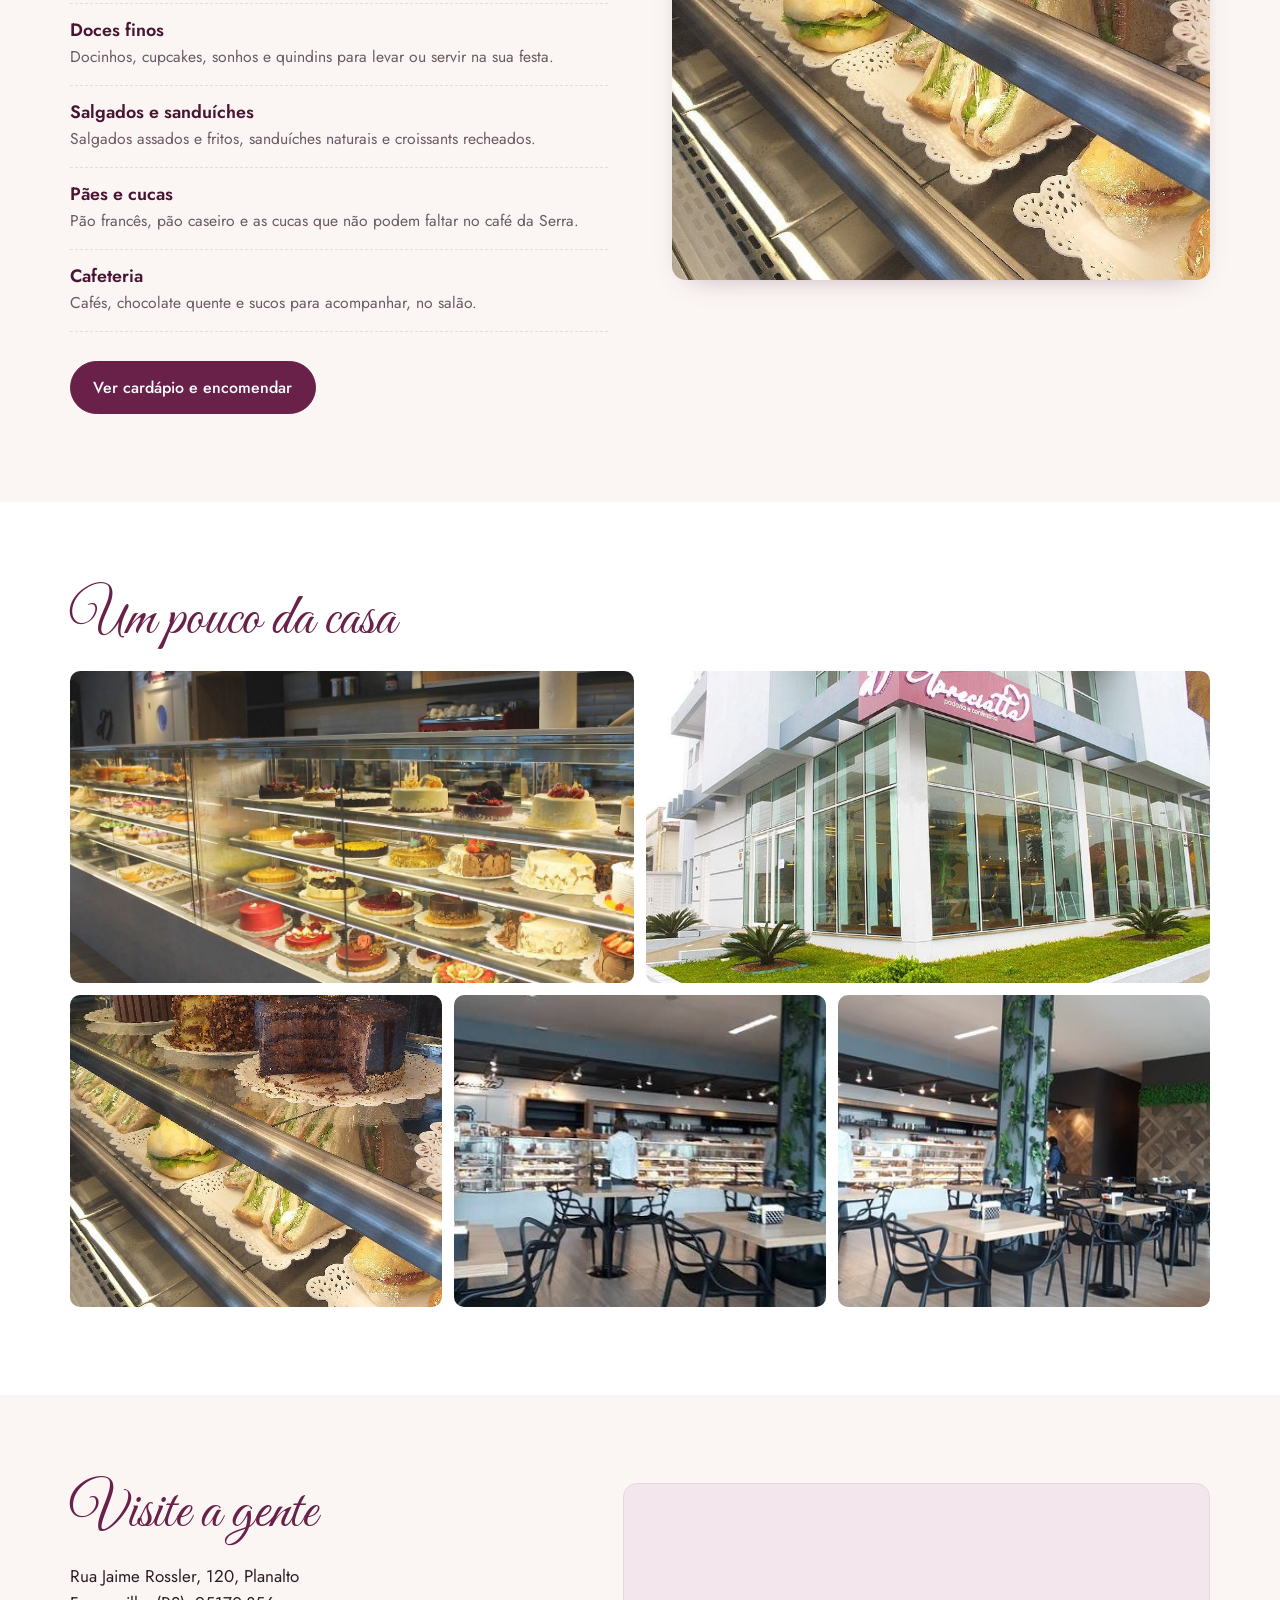
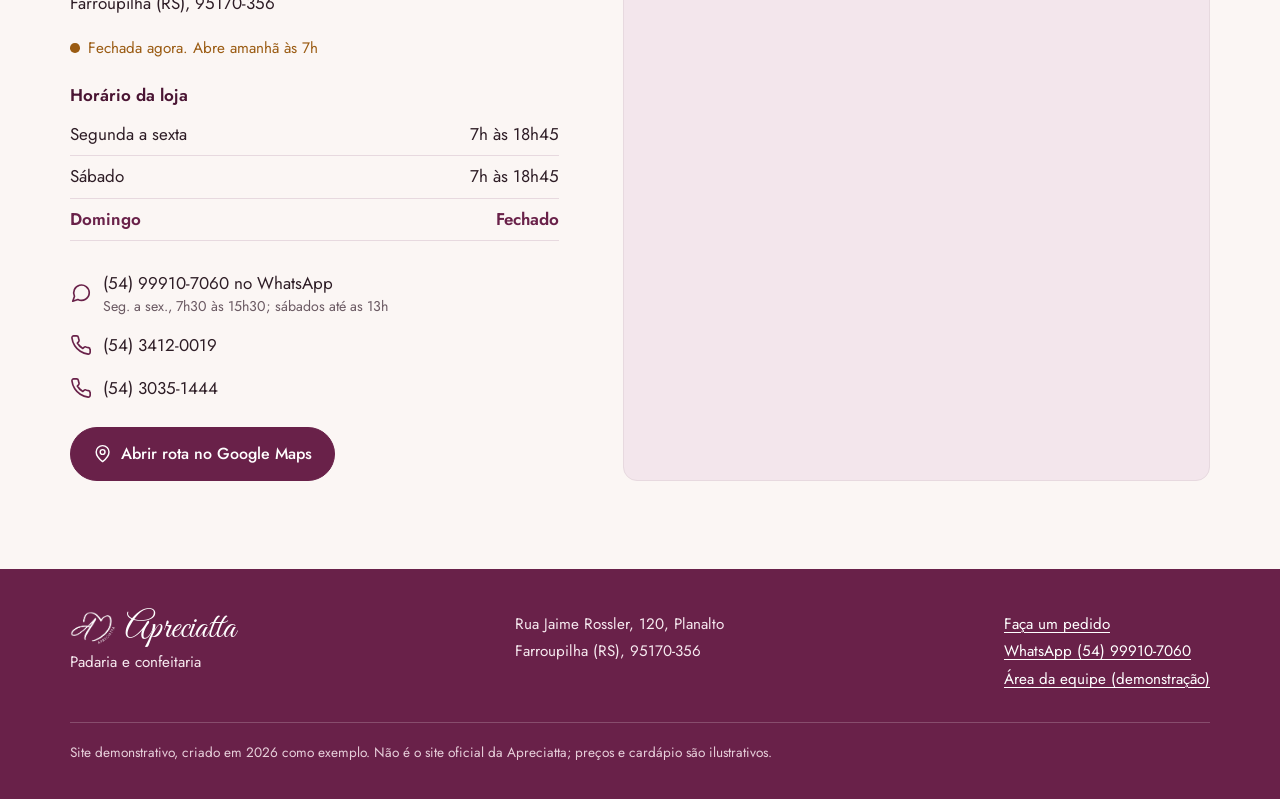
==== commit b84b7eae: "Adiciona protótipo da fila de pedidos para a equipe da padaria Painel com entrada simulada (na versã" ====
--- a/index.html
+++ b/index.html
@@ -166,6 +166,7 @@
       <div>
         <p><a href="pedido.html">Faça um pedido</a></p>
         <p><a href="https://wa.me/5554999107060" target="_blank" rel="noopener">WhatsApp (54) 99910-7060</a></p>
+        <p><a href="fila.html">Área da equipe (demonstração)</a></p>
       </div>
       <p class="demo">Site demonstrativo, criado em <span id="ano">2026</span> como exemplo. Não é o site oficial da Apreciatta; preços e cardápio são ilustrativos.</p>
     </div>
--- a/css/estilo.css
+++ b/css/estilo.css
@@ -469,6 +469,13 @@
 .botao.whats { background: #1f7a4d; border-color: #1f7a4d; }
 .botao.whats:hover { background: #17603c; border-color: #17603c; }
 
+.demo-fila {
+  margin-top: 1.2rem; padding-top: 1rem; border-top: 1px dashed var(--linha);
+  font-size: .85rem; color: var(--tinta-suave); text-align: center;
+}
+.demo-fila p { margin-bottom: .6rem; line-height: 1.4; }
+.demo-fila .botao { width: 100%; font-size: .95rem; padding: .65rem 1rem; }
+
 .aviso-horario {
   display: flex; gap: .6rem; align-items: flex-start;
   background: #fff6e8; border: 1px solid #f1d7a8; color: #6d4208;
